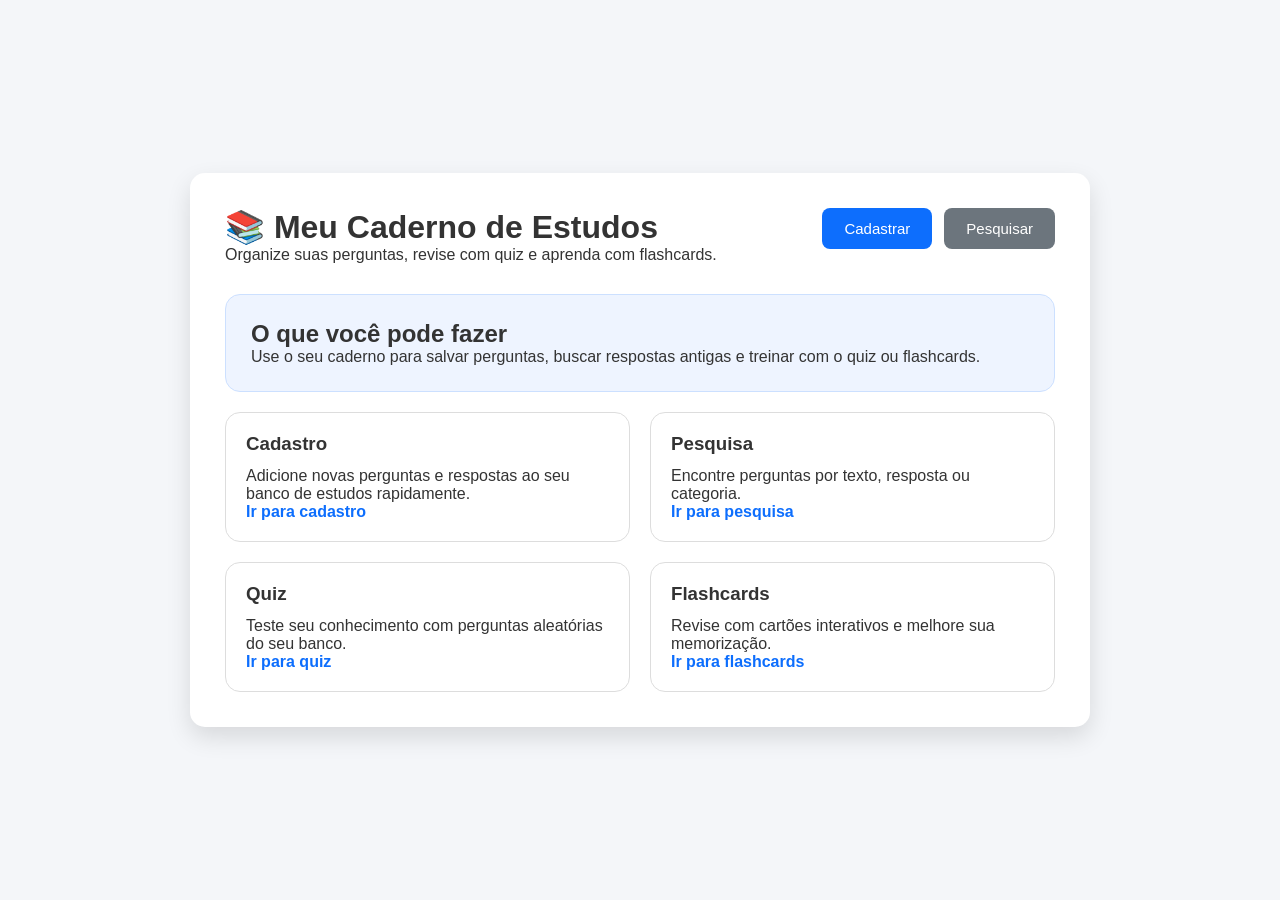
==== index.html @ a1a49b7d "feat: Implementar sistema de perguntas e respostas com cadastro, pesquisa, quiz e flashcards - Criar" ====
<!DOCTYPE html>
<html lang="pt-BR">
<head>
    <meta charset="UTF-8">
    <meta name="viewport" content="width=device-width, initial-scale=1.0">
    <title>Meu Caderno de Estudos</title>

    <link rel="stylesheet" href="css/style.css">
</head>
<body>

    <div class="container">

        <div class="hero">
            <div>
                <h1>📚 Meu Caderno de Estudos</h1>
                <p class="subtitulo">
                    Organize suas perguntas, revise com quiz e aprenda com flashcards.
                </p>
            </div>
            <div class="hero-acao">
                <a class="botao-link" href="cadastro.html">Cadastrar</a>
                <a class="botao-link botao-secundario" href="pesquisar.html">Pesquisar</a>
            </div>
        </div>

        <div class="painel-inicial">
            <section class="card-resumo">
                <h2>O que você pode fazer</h2>
                <p>Use o seu caderno para salvar perguntas, buscar respostas antigas e treinar com o quiz ou flashcards.</p>
            </section>

            <section class="cards-features">
                <article class="card-feature">
                    <h3>Cadastro</h3>
                    <p>Adicione novas perguntas e respostas ao seu banco de estudos rapidamente.</p>
                    <a href="cadastro.html">Ir para cadastro</a>
                </article>
                <article class="card-feature">
                    <h3>Pesquisa</h3>
                    <p>Encontre perguntas por texto, resposta ou categoria.</p>
                    <a href="pesquisar.html">Ir para pesquisa</a>
                </article>
                <article class="card-feature">
                    <h3>Quiz</h3>
                    <p>Teste seu conhecimento com perguntas aleatórias do seu banco.</p>
                    <a href="quiz.html">Ir para quiz</a>
                </article>
                <article class="card-feature">
                    <h3>Flashcards</h3>
                    <p>Revise com cartões interativos e melhore sua memorização.</p>
                    <a href="flashcards.html">Ir para flashcards</a>
                </article>
            </section>
        </div>

    </div>

    <script src="js/script.js"></script>

</body>
</html>
---- css/style.css ----
/* ===========================
   RESET
=========================== */

*{
    margin:0;
    padding:0;
    box-sizing:border-box;
    font-family:Arial, Helvetica, sans-serif;
}

/* ===========================
   BODY
=========================== */

body{
    background:#f4f6f9;
    color:#333;
    min-height:100vh;
    display:flex;
    justify-content:center;
    align-items:center;
    padding:40px;
}

/* ===========================
   CONTAINER
=========================== */

.container{
    width:100%;
    max-width:900px;
    background:#fff;
    padding:35px;
    border-radius:15px;
    box-shadow:0 10px 25px rgba(0,0,0,.12);
}

/* ===========================
   HEADER
=========================== */

header{
    text-align:center;
    margin-bottom:35px;
}

header h1{
    font-size:34px;
    color:#0d6efd;
    margin-bottom:10px;
}

header p{
    color:#666;
    font-size:16px;
}

/* ===========================
   CAMPOS
=========================== */

.campo{
    display:flex;
    flex-direction:column;
    margin-bottom:20px;
}

label{
    margin-bottom:8px;
    font-weight:bold;
}

input,
textarea,
select{
    width:100%;
    padding:12px;
    border:1px solid #ccc;
    border-radius:8px;
    font-size:16px;
    outline:none;
    transition:.3s;
}

input:focus,
textarea:focus,
select:focus{
    border-color:#0d6efd;
    box-shadow:0 0 8px rgba(13,110,253,.3);
}

textarea{
    resize:vertical;
}

/* ===========================
   BOTÕES
=========================== */

.botoes{
    display:flex;
    gap:12px;
    flex-wrap:wrap;
    margin-top:25px;
}

.botao-link{
    display:inline-flex;
    justify-content:center;
    align-items:center;
    background:#0d6efd;
    color:#fff;
    text-decoration:none;
    padding:12px 22px;
    border-radius:8px;
    font-size:15px;
    transition:.3s;
}

.botao-link:hover{
    background:#0b5ed7;
    transform:translateY(-2px);
}

.botao-secundario{
    background:#6c757d;
}

.botao-secundario:hover{
    background:#5a6268;
}

button{
    background:#0d6efd;
    color:#fff;
    border:none;
    padding:12px 22px;
    border-radius:8px;
    cursor:pointer;
    font-size:15px;
    transition:.3s;
}

.hero{
    display:flex;
    justify-content:space-between;
    align-items:flex-start;
    gap:20px;
    margin-bottom:30px;
}

.hero-acao{
    display:flex;
    gap:12px;
    flex-wrap:wrap;
}

.painel-inicial{
    display:grid;
    gap:20px;
}

.card-resumo{
    background:#eef4ff;
    border:1px solid #cce0ff;
    border-radius:15px;
    padding:25px;
}

.cards-features{
    display:grid;
    grid-template-columns:repeat(2, minmax(220px, 1fr));
    gap:20px;
}

.card-feature{
    background:#fff;
    border:1px solid #ddd;
    border-radius:15px;
    padding:20px;
    display:flex;
    flex-direction:column;
    justify-content:space-between;
}

.card-feature h3{
    margin-bottom:12px;
}

.card-feature a{
    color:#0d6efd;
    text-decoration:none;
    font-weight:700;
}

.card-feature a:hover{
    text-decoration:underline;
}

button:hover{
    background:#0b5ed7;
    transform:translateY(-2px);
}

/* ===========================
   PESQUISA
=========================== */

.pesquisa{
    display:flex;
    gap:10px;
    margin-bottom:25px;
}

.pesquisa input{
    flex:1;
}

/* ===========================
   CARDS
=========================== */

.cardPergunta,
.cardQuiz,
.flashcard{
    background:#fafafa;
    border:1px solid #ddd;
    border-radius:12px;
    padding:25px;
    margin-top:20px;
    margin-bottom:20px;
}

.cardPergunta h3,
.cardQuiz h2,
.flashcard h2{
    color:#0d6efd;
    margin-bottom:10px;
}

.cardPergunta p,
.cardQuiz p,
.flashcard p{
    line-height:1.7;
    margin-bottom:15px;
}

.btn-mostrar-resposta{
    background:#0d6efd;
    color:#fff;
    border:none;
    border-radius:8px;
    padding:10px 16px;
    font-size:14px;
    cursor:pointer;
    margin-bottom:15px;
    transition:.3s;
}

.btn-mostrar-resposta:hover{
    background:#0b5ed7;
}

.resposta-oculta{
    background:#f8f9fa;
    border:1px solid #dee2e6;
    border-radius:12px;
    padding:18px;
    margin-bottom:15px;
}

/* ===========================
   FLASHCARD
=========================== */

.flashcard{
    text-align:center;
    cursor:pointer;
    transition:.3s;
    position:relative;
}

.flashcard:hover{
    transform:scale(1.02);
}

.frente,
.verso{
    min-height:180px;
    display:flex;
    flex-direction:column;
    justify-content:center;
    align-items:center;
    width:100%;
}

.verso{
    display:none;
}

.flashcard.virado .frente {
    display:none;
}

.flashcard.virado .verso {
    display:flex;
}

/* ===========================
   CATEGORIA
=========================== */

.categoria{
    display:inline-block;
    background:#0d6efd;
    color:#fff;
    padding:6px 14px;
    border-radius:30px;
    font-size:13px;
}

/* ===========================
   RESPOSTA DO QUIZ
=========================== */

#respostaCorreta{
    margin-top:25px;
    background:#eef7ee;
    border-left:5px solid #28a745;
    padding:20px;
    border-radius:8px;
}

/* ===========================
   LINHA
=========================== */

hr{
    border:none;
    height:1px;
    background:#ddd;
    margin:30px 0;
}

/* ===========================
   RESPONSIVO
=========================== */

@media(max-width:768px){

    body{
        padding:20px;
    }

    .container{
        padding:25px;
    }

    header h1{
        font-size:28px;
    }

    .pesquisa{
        flex-direction:column;
    }

    .botoes{
        flex-direction:column;
    }

    button{
        width:100%;
    }

}
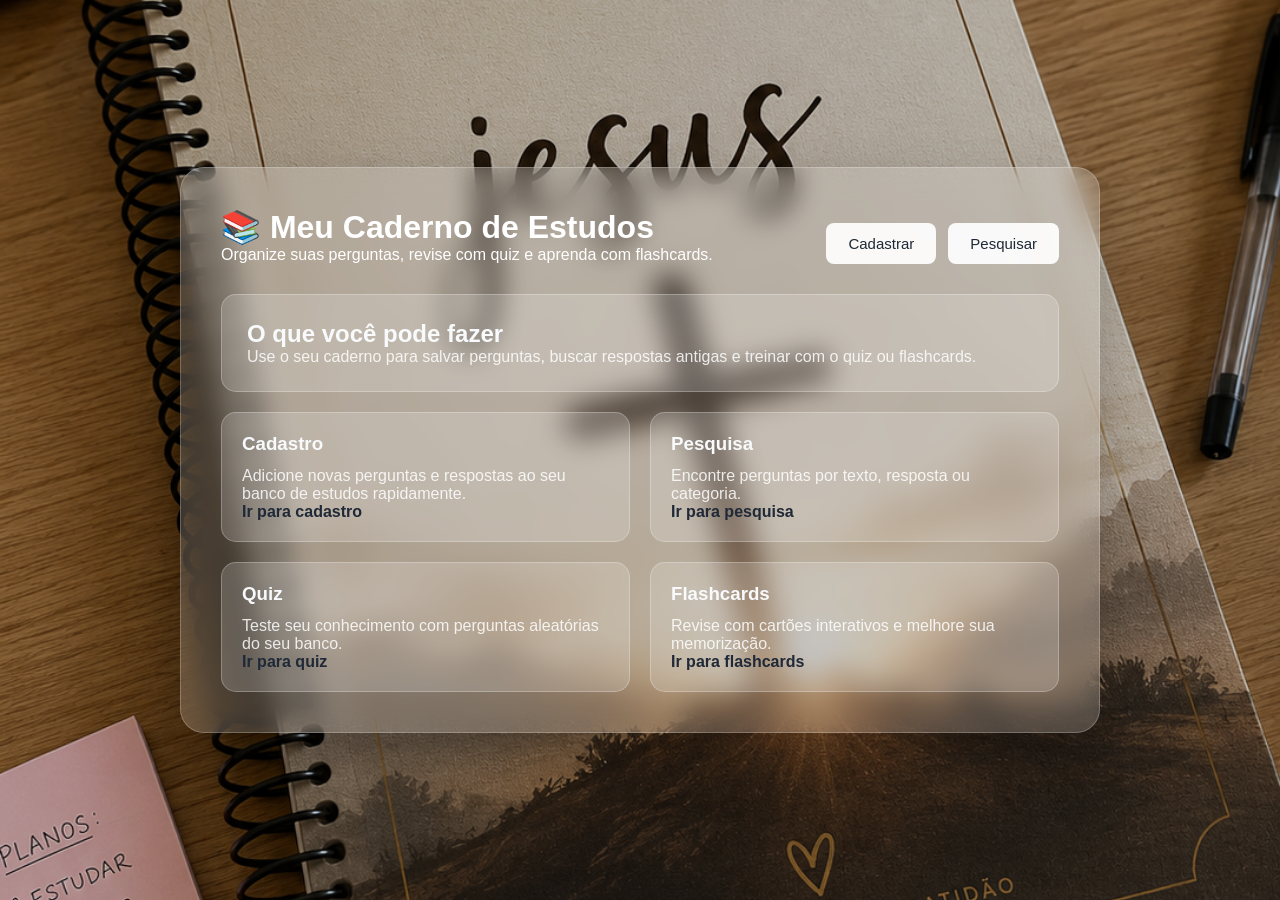
==== commit 005116c7: "feat: Adicionar estilo de fundo e melhorias na apresentação da página inicial" ====
--- a/index.html
+++ b/index.html
@@ -7,9 +7,9 @@
 
     <link rel="stylesheet" href="css/style.css">
 </head>
-<body>
+<body class="home-bg">
 
-    <div class="container">
+    <div class="container home-hero">
 
         <div class="hero">
             <div>
--- a/css/style.css
+++ b/css/style.css
@@ -21,6 +21,66 @@
     justify-content:center;
     align-items:center;
     padding:40px;
+}
+
+body.home-bg{
+    background-image:
+        linear-gradient(180deg, rgba(0,0,0,0.18), rgba(0,0,0,0.18)),
+        url("../ChatGPT Image 19 de jul. de 2026, 22_17_24.png");
+    background-size:cover;
+    background-position:center center;
+    background-repeat:no-repeat;
+    background-attachment:scroll;
+    color:#fff;
+}
+
+body.home-bg .container{
+    max-width:920px;
+    width:100%;
+    margin:40px auto;
+    padding:40px;
+    background:rgba(255,255,255,0.18);
+    border:1px solid rgba(255,255,255,0.22);
+    border-radius:24px;
+    box-shadow:0 25px 60px rgba(0,0,0,0.24);
+    backdrop-filter:blur(14px);
+}
+
+body.home-bg .botao-link,
+body.home-bg button{
+    background:rgba(255,255,255,0.92);
+    color:#1f2937;
+}
+
+body.home-bg .botao-link:hover,
+body.home-bg button:hover{
+    background:rgba(255,255,255,1);
+}
+
+body.home-bg .card-resumo,
+body.home-bg .card-feature{
+    background:rgba(255,255,255,0.18);
+    border-color:rgba(255,255,255,0.25);
+    color:#f8fafc;
+}
+
+body.home-bg .card-feature a,
+body.home-bg .botao-link{
+    color:#1f2937;
+}
+
+body.home-bg header h1{
+    color:#fff;
+}
+
+body.home-bg header p,
+body.home-bg .card-feature p,
+body.home-bg .card-resumo p{
+    color:rgba(255,255,255,0.85);
+}
+
+body.home-bg .hero{
+    align-items:flex-end;
 }
 
 /* ===========================
